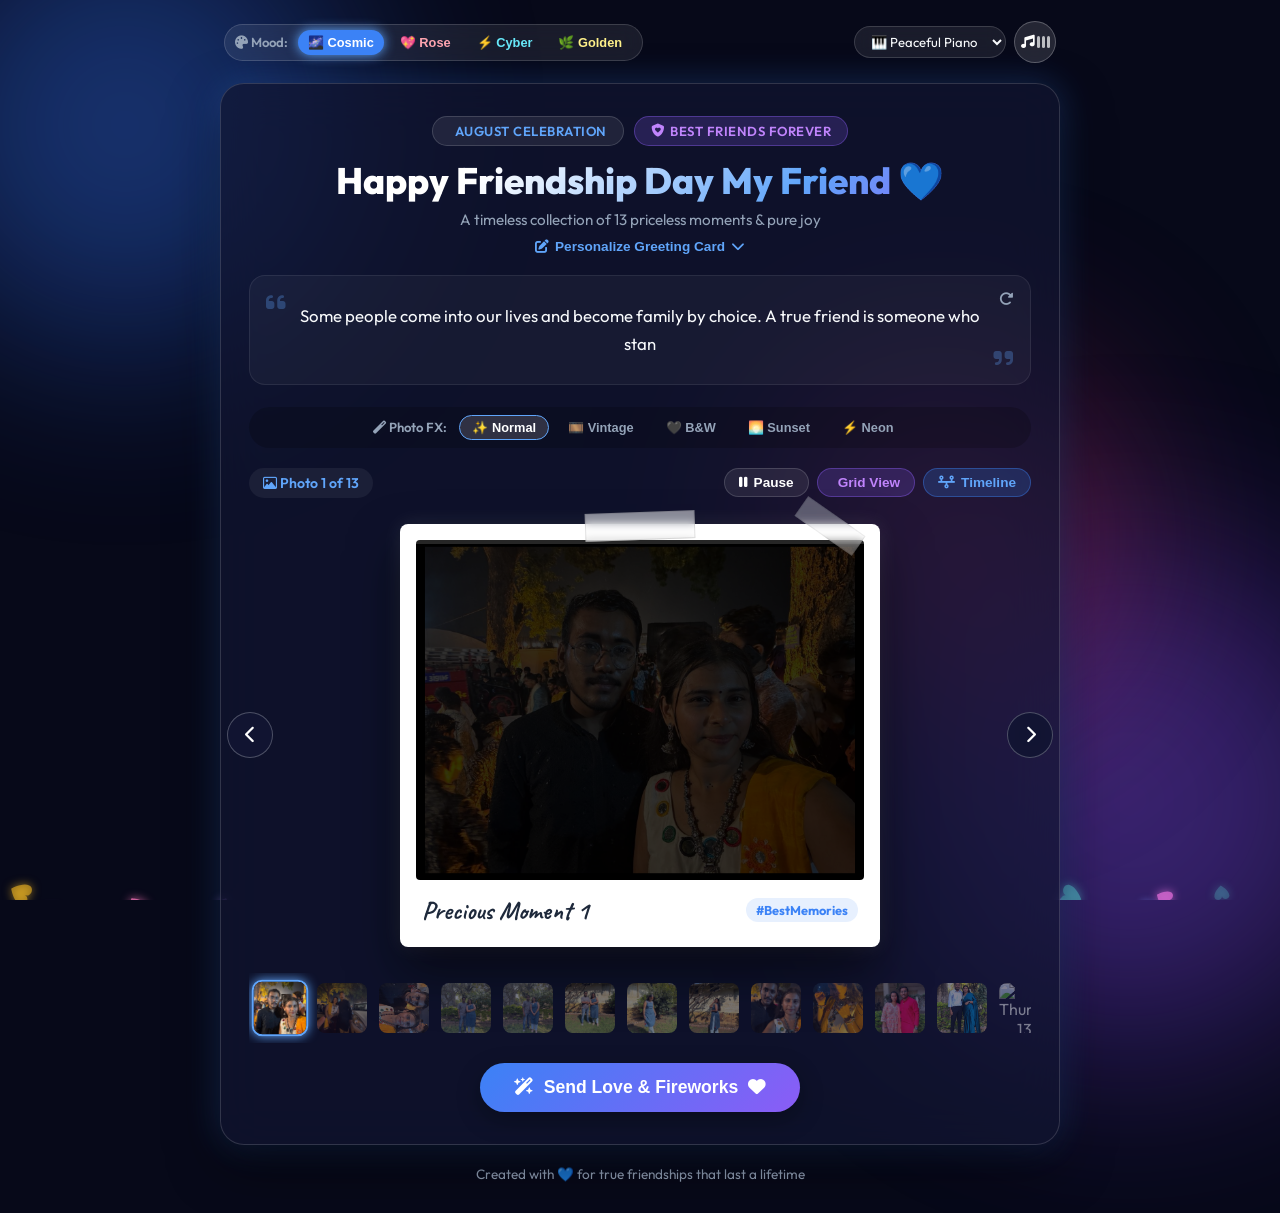
==== index.html @ 941907cc "Add files via upload" ====
<!DOCTYPE html>
<html lang="en" data-theme="cosmic">
<head>
  <meta charset="UTF-8">
  <meta name="viewport" content="width=device-width, initial-scale=1.0">
  <title>Happy Friendship Day! 💙✨</title>

  <!-- Google Fonts & Font Awesome Icons -->
  <link rel="preconnect" href="https://fonts.googleapis.com">
  <link rel="preconnect" href="https://fonts.gstatic.com" crossorigin>
  <link href="https://fonts.googleapis.com/css2?family=Caveat:wght@600;700&family=Dancing+Script:wght@700&family=Outfit:wght@300;400;600;700;800;900&family=Plus+Jakarta+Sans:wght@400;600;700&display=swap" rel="stylesheet">
  <link rel="stylesheet" href="https://cdnjs.cloudflare.com/ajax/libs/font-awesome/6.4.0/css/all.min.css">
  
  <link rel="stylesheet" href="style.css">
</head>
<body>

  <!-- Dynamic Canvas Background for Floating Hearts, Sparkles & Mouse Dust -->
  <canvas id="particleCanvas"></canvas>

  <!-- Animated Glowing Background Orbs -->
  <div class="glow-orb orb-1"></div>
  <div class="glow-orb orb-2"></div>
  <div class="glow-orb orb-3"></div>

  <!-- Top Quick Control Bar -->
  <header class="top-nav-bar">
    
    <!-- Theme Switcher Pills -->
    <div class="theme-picker" title="Switch Aesthetic Theme">
      <span class="picker-label"><i class="fa-solid fa-palette"></i> Mood:</span>
      <button class="theme-btn active" data-theme="cosmic" title="Cosmic Night">🌌 Cosmic</button>
      <button class="theme-btn" data-theme="rosegold" title="Rose Gold Sunset">💖 Rose</button>
      <button class="theme-btn" data-theme="cyber" title="Cyber Neon">⚡ Cyber</button>
      <button class="theme-btn" data-theme="golden" title="Golden Hour">🌿 Golden</button>
    </div>

    <!-- Audio & Vibe Selector -->
    <div class="audio-controls-group">
      <select id="audioVibeSelect" class="vibe-select" title="Choose Music Mood">
        <option value="piano">🎹 Peaceful Piano</option>
        <option value="lofi">🌇 Lofi Chill</option>
        <option value="upbeat">✨ Sparkle Beats</option>
      </select>
      <button id="audioToggleBtn" class="floating-audio-btn" title="Toggle Music">
        <i class="fa-solid fa-music"></i>
        <span class="sound-wave">
          <span></span><span></span><span></span>
        </span>
      </button>
    </div>

  </header>

  <div class="app-container">
    
    <!-- Main Glass Celebration Card -->
    <main class="card glass-card">
      
      <!-- Top Badge & Title Header -->
      <div class="card-header">
        <div class="badge-row">
          <span class="tag-badge"><i class="fa-solid fa-sparkles"></i> August Celebration</span>
          <span id="friendBadge" class="friend-badge"><i class="fa-solid fa-shield-heart"></i> Best Friends Forever</span>
        </div>
        
        <h1 class="main-title">Happy Friendship Day <span id="recipientNameDisplay">My Friend</span> <span class="heart-pulse">💙</span></h1>
        <p class="subtitle">A timeless collection of 13 priceless moments & pure joy</p>

        <!-- Personalization Accordion Toggle -->
        <button id="togglePersonalizeBtn" class="personalize-toggle-btn">
          <i class="fa-solid fa-pen-to-square"></i> Personalize Greeting Card <i class="fa-solid fa-chevron-down"></i>
        </button>

        <!-- Hidden Personalization Box -->
        <div id="personalizeBox" class="personalize-box hidden">
          <div class="input-group">
            <label for="friendNameInput"><i class="fa-solid fa-user-heart"></i> Friend's Name:</label>
            <input type="text" id="friendNameInput" placeholder="Enter friend's name (e.g. Alex)" value="My Bestie">
          </div>
          <div class="input-group">
            <label for="badgeSelect"><i class="fa-solid fa-award"></i> Title Badge:</label>
            <select id="badgeSelect">
              <option value="Best Friends Forever">BFF Forever 💙</option>
              <option value="Partner in Crime">Partner in Crime 🕵️‍♂️</option>
              <option value="Lifelong Soulmate">Lifelong Soulmate 🌟</option>
              <option value="Crazy & Unstoppable">Crazy & Unstoppable 🔥</option>
            </select>
          </div>
        </div>
      </div>

      <!-- Typewriter Heartfelt Message Box -->
      <div class="message-wrapper">
        <div class="quote-icon quote-left"><i class="fa-solid fa-quote-left"></i></div>
        <p id="msg" class="message-text"></p>
        <div class="quote-icon quote-right"><i class="fa-solid fa-quote-right"></i></div>
        <button id="replayMsgBtn" class="mini-icon-btn" title="Replay Message"><i class="fa-solid fa-rotate-right"></i></button>
      </div>

      <!-- Photo Filter Control Bar -->
      <div class="filter-bar">
        <span class="filter-label"><i class="fa-solid fa-wand-magic"></i> Photo FX:</span>
        <button class="filter-btn active" data-filter="normal">✨ Normal</button>
        <button class="filter-btn" data-filter="vintage">🎞️ Vintage</button>
        <button class="filter-btn" data-filter="bw">🖤 B&W</button>
        <button class="filter-btn" data-filter="warm">🌅 Sunset</button>
        <button class="filter-btn" data-filter="cyber">⚡ Neon</button>
      </div>

      <!-- Interactive 3D Polaroid Photo Frame Section -->
      <section class="slideshow-section">
        <div class="slideshow-header">
          <span id="imgCounter" class="counter-badge"><i class="fa-regular fa-image"></i> Photo 1 of 13</span>
          <div class="slideshow-actions">
            <button id="playPauseBtn" class="pill-btn" title="Play/Pause Slideshow">
              <i class="fa-solid fa-pause"></i> <span id="playPauseText">Pause</span>
            </button>
            <button id="openGalleryBtn" class="pill-btn secondary" title="View All Photos">
              <i class="fa-solid fa-grid-2"></i> Grid View
            </button>
            <button id="openTimelineBtn" class="pill-btn tertiary" title="View Memory Timeline">
              <i class="fa-solid fa-timeline"></i> Timeline
            </button>
          </div>
        </div>

        <!-- 3D Tilt Polaroid Container -->
        <div class="photo-frame-wrapper">
          <button class="nav-arrow left" onclick="prevImg()" title="Previous Photo">
            <i class="fa-solid fa-chevron-left"></i>
          </button>

          <!-- 3D Polaroid Frame with Mouse Tilt physics -->
          <div class="polaroid-card-3d" id="polaroid3D">
            <div class="tape-strip tape-top"></div>
            <div class="tape-strip tape-corner"></div>

            <div class="photo-frame filter-normal" id="photoFrame">
              <img id="slide" src="pic/WhatsApp Image 2026-08-01 at 8.56.40 PM (1).jpeg" alt="Friendship Memory">
              
              <!-- Auto-play progress bar -->
              <div class="progress-bar-container">
                <div id="slideshowProgress" class="progress-bar"></div>
              </div>
            </div>

            <!-- Polaroid Bottom Handwritten Caption -->
            <div class="polaroid-caption-area">
              <span id="photoCaption" class="polaroid-handwriting">Precious Moment 1</span>
              <span id="photoTag" class="photo-tag-chip">#BestMemories</span>
            </div>
          </div>

          <button class="nav-arrow right" onclick="nextImg()" title="Next Photo">
            <i class="fa-solid fa-chevron-right"></i>
          </button>
        </div>

        <!-- Thumbnail Strip Preview -->
        <div class="thumbnail-strip" id="thumbnailStrip">
          <!-- Dynamically populated thumbnails -->
        </div>
      </section>

      <!-- Interactive Celebration Buttons -->
      <footer class="card-footer">
        <button id="celebrateBtn" class="btn-primary glow-btn">
          <i class="fa-solid fa-wand-magic-sparkles"></i> Send Love & Fireworks <i class="fa-solid fa-heart"></i>
        </button>
      </footer>

    </main>

    <!-- Footer Note -->
    <footer class="app-footer">
      <p>Created with 💙 for true friendships that last a lifetime</p>
    </footer>

  </div>

  <!-- Fullscreen Photo Gallery Lightbox Modal -->
  <div id="galleryModal" class="modal">
    <div class="modal-content glass-card">
      <div class="modal-header">
        <h2><i class="fa-solid fa-images"></i> Friendship Gallery Grid (13 Photos)</h2>
        <button id="closeGalleryBtn" class="close-btn">&times;</button>
      </div>
      <div class="modal-body">
        <div class="gallery-grid" id="galleryGrid">
          <!-- Dynamically loaded grid images -->
        </div>
      </div>
    </div>
  </div>

  <!-- Memory Timeline Modal -->
  <div id="timelineModal" class="modal">
    <div class="modal-content glass-card">
      <div class="modal-header">
        <h2><i class="fa-solid fa-timeline"></i> Friendship Memory Timeline</h2>
        <button id="closeTimelineBtn" class="close-btn">&times;</button>
      </div>
      <div class="modal-body">
        <div class="timeline-container" id="timelineContainer">
          <!-- Dynamically loaded timeline nodes -->
        </div>
      </div>
    </div>
  </div>

  <script src="script.js"></script>
</body>
</html>
---- style.css ----
/* --- Theme Variable System --- */
:root {
  /* Default: Cosmic Night */
  --primary-color: #3b82f6;
  --primary-glow: #60a5fa;
  --secondary-color: #8b5cf6;
  --accent-color: #f59e0b;
  --bg-dark: #070919;
  --card-bg: rgba(18, 22, 51, 0.7);
  --card-border: rgba(255, 255, 255, 0.15);
  --text-main: #f8fafc;
  --text-muted: #94a3b8;
  --polaroid-bg: #ffffff;
  --polaroid-text: #1e293b;
  --orb-1: radial-gradient(circle, #3b82f6, #1d4ed8);
  --orb-2: radial-gradient(circle, #8b5cf6, #6d28d9);
  --orb-3: radial-gradient(circle, #ec4899, #be185d);
  --radius-lg: 24px;
  --radius-md: 16px;
  --radius-sm: 10px;
  --shadow-glow: 0 0 35px rgba(59, 130, 246, 0.3);
  --font-heading: 'Outfit', sans-serif;
  --font-handwriting: 'Caveat', cursive;
}

/* Theme: Rose Gold Sunset */
[data-theme="rosegold"] {
  --primary-color: #f43f5e;
  --primary-glow: #fb7185;
  --secondary-color: #fb923c;
  --accent-color: #facc15;
  --bg-dark: #1f0b18;
  --card-bg: rgba(45, 18, 35, 0.75);
  --card-border: rgba(251, 113, 133, 0.25);
  --text-main: #fff1f2;
  --text-muted: #fda4af;
  --orb-1: radial-gradient(circle, #f43f5e, #be123c);
  --orb-2: radial-gradient(circle, #fb923c, #c2410c);
  --orb-3: radial-gradient(circle, #e11d48, #881337);
  --shadow-glow: 0 0 35px rgba(244, 63, 94, 0.35);
}

/* Theme: Cyber Neon */
[data-theme="cyber"] {
  --primary-color: #06b6d4;
  --primary-glow: #22d3ee;
  --secondary-color: #d946ef;
  --accent-color: #a855f7;
  --bg-dark: #070e1c;
  --card-bg: rgba(10, 25, 47, 0.75);
  --card-border: rgba(34, 211, 238, 0.3);
  --text-main: #ecfeff;
  --text-muted: #67e8f9;
  --orb-1: radial-gradient(circle, #06b6d4, #0e7490);
  --orb-2: radial-gradient(circle, #d946ef, #a21caf);
  --orb-3: radial-gradient(circle, #3b82f6, #1d4ed8);
  --shadow-glow: 0 0 40px rgba(34, 211, 238, 0.4);
}

/* Theme: Golden Hour */
[data-theme="golden"] {
  --primary-color: #eab308;
  --primary-glow: #fde047;
  --secondary-color: #10b981;
  --accent-color: #f97316;
  --bg-dark: #12160d;
  --card-bg: rgba(26, 33, 20, 0.75);
  --card-border: rgba(253, 224, 71, 0.25);
  --text-main: #fefce8;
  --text-muted: #fef08a;
  --orb-1: radial-gradient(circle, #eab308, #ca8a04);
  --orb-2: radial-gradient(circle, #10b981, #047857);
  --orb-3: radial-gradient(circle, #f97316, #c2410c);
  --shadow-glow: 0 0 35px rgba(234, 179, 8, 0.35);
}

* {
  box-sizing: border-box;
  margin: 0;
  padding: 0;
  -webkit-tap-highlight-color: transparent;
}

body {
  font-family: var(--font-heading);
  background-color: var(--bg-dark);
  color: var(--text-main);
  min-height: 100vh;
  display: flex;
  flex-direction: column;
  align-items: center;
  overflow-x: hidden;
  position: relative;
  padding: 15px 12px 30px;
  transition: background-color 0.5s ease;
}

/* Particle Canvas */
#particleCanvas {
  position: fixed;
  top: 0;
  left: 0;
  width: 100%;
  height: 100%;
  pointer-events: none;
  z-index: 0;
}

/* Floating Ambient Orbs */
.glow-orb {
  position: fixed;
  border-radius: 50%;
  filter: blur(100px);
  opacity: 0.4;
  pointer-events: none;
  z-index: 0;
  animation: floatOrb 18s ease-in-out infinite alternate;
  transition: background 0.8s ease;
}

.orb-1 {
  width: 450px;
  height: 450px;
  background: var(--orb-1);
  top: -100px;
  left: -100px;
}

.orb-2 {
  width: 500px;
  height: 500px;
  background: var(--orb-2);
  bottom: -150px;
  right: -100px;
  animation-delay: -6s;
}

.orb-3 {
  width: 350px;
  height: 350px;
  background: var(--orb-3);
  top: 40%;
  left: 60%;
  animation-delay: -12s;
}

@keyframes floatOrb {
  0% { transform: translate(0, 0) scale(1); }
  50% { transform: translate(60px, 40px) scale(1.1); }
  100% { transform: translate(-40px, 80px) scale(0.9); }
}

/* Top Navigation Bar */
.top-nav-bar {
  width: 100%;
  max-width: 840px;
  display: flex;
  justify-content: space-between;
  align-items: center;
  z-index: 50;
  margin-bottom: 14px;
  padding: 6px 4px;
}

.theme-picker {
  display: flex;
  align-items: center;
  gap: 6px;
  background: rgba(255, 255, 255, 0.08);
  backdrop-filter: blur(12px);
  padding: 5px 10px;
  border-radius: 30px;
  border: 1px solid rgba(255, 255, 255, 0.15);
}

.picker-label {
  font-size: 0.82rem;
  font-weight: 600;
  color: var(--text-muted);
  margin-right: 4px;
}

.theme-btn {
  background: transparent;
  border: none;
  color: var(--text-muted);
  font-size: 0.8rem;
  font-weight: 600;
  padding: 5px 10px;
  border-radius: 20px;
  cursor: pointer;
  transition: all 0.25s;
}

.theme-btn:hover {
  color: #fff;
  background: rgba(255, 255, 255, 0.1);
}

.theme-btn.active {
  background: var(--primary-color);
  color: #fff;
  box-shadow: 0 0 12px var(--primary-glow);
}

.audio-controls-group {
  display: flex;
  align-items: center;
  gap: 8px;
}

.vibe-select {
  background: rgba(255, 255, 255, 0.08);
  border: 1px solid rgba(255, 255, 255, 0.15);
  color: var(--text-main);
  padding: 6px 12px;
  border-radius: 20px;
  font-size: 0.82rem;
  font-family: inherit;
  cursor: pointer;
  backdrop-filter: blur(10px);
  outline: none;
}

.vibe-select option {
  background: var(--bg-dark);
  color: var(--text-main);
}

.floating-audio-btn {
  background: rgba(255, 255, 255, 0.12);
  border: 1px solid rgba(255, 255, 255, 0.25);
  backdrop-filter: blur(12px);
  color: #fff;
  width: 42px;
  height: 42px;
  border-radius: 50%;
  display: flex;
  align-items: center;
  justify-content: center;
  cursor: pointer;
  transition: all 0.3s;
}

.floating-audio-btn:hover {
  transform: scale(1.1);
  background: var(--primary-color);
}

.floating-audio-btn.playing {
  background: linear-gradient(135deg, var(--primary-color), var(--secondary-color));
  box-shadow: 0 0 18px var(--primary-glow);
}

.sound-wave {
  display: flex;
  align-items: flex-end;
  gap: 2px;
  height: 12px;
  margin-left: 3px;
}

.sound-wave span {
  width: 3px;
  height: 100%;
  background: #fff;
  border-radius: 3px;
  opacity: 0.7;
}

.floating-audio-btn.playing .sound-wave span {
  animation: waveBar 1.2s infinite ease-in-out alternate;
}

.floating-audio-btn.playing .sound-wave span:nth-child(1) { animation-delay: 0.1s; }
.floating-audio-btn.playing .sound-wave span:nth-child(2) { animation-delay: 0.3s; }
.floating-audio-btn.playing .sound-wave span:nth-child(3) { animation-delay: 0.5s; }

@keyframes waveBar {
  0% { height: 3px; }
  100% { height: 14px; }
}

/* App Container */
.app-container {
  width: 100%;
  max-width: 840px;
  z-index: 10;
  display: flex;
  flex-direction: column;
  align-items: center;
  gap: 15px;
}

.glass-card {
  background: var(--card-bg);
  backdrop-filter: blur(24px);
  -webkit-backdrop-filter: blur(24px);
  border: 1px solid var(--card-border);
  box-shadow: 0 20px 50px rgba(0, 0, 0, 0.5), var(--shadow-glow);
  border-radius: var(--radius-lg);
  padding: 32px 28px;
  width: 100%;
  text-align: center;
  position: relative;
  overflow: hidden;
  transition: all 0.4s ease;
}

/* Header & Badges */
.card-header {
  margin-bottom: 20px;
}

.badge-row {
  display: flex;
  justify-content: center;
  gap: 10px;
  flex-wrap: wrap;
  margin-bottom: 12px;
}

.tag-badge, .friend-badge {
  display: inline-flex;
  align-items: center;
  gap: 6px;
  padding: 6px 16px;
  border-radius: 30px;
  font-size: 0.82rem;
  font-weight: 600;
  text-transform: uppercase;
  letter-spacing: 0.5px;
}

.tag-badge {
  background: rgba(255, 255, 255, 0.08);
  border: 1px solid rgba(255, 255, 255, 0.15);
  color: var(--primary-glow);
}

.friend-badge {
  background: rgba(139, 92, 246, 0.2);
  border: 1px solid rgba(139, 92, 246, 0.4);
  color: #c084fc;
}

.main-title {
  font-size: 2.3rem;
  font-weight: 800;
  background: linear-gradient(135deg, #ffffff 30%, var(--primary-glow) 70%, var(--secondary-color) 100%);
  -webkit-background-clip: text;
  background-clip: text;
  -webkit-text-fill-color: transparent;
  margin-bottom: 6px;
  line-height: 1.25;
}

.heart-pulse {
  display: inline-block;
  animation: heartPulse 1.5s ease-in-out infinite;
  -webkit-text-fill-color: initial;
}

@keyframes heartPulse {
  0%, 100% { transform: scale(1); }
  50% { transform: scale(1.25); }
}

.subtitle {
  color: var(--text-muted);
  font-size: 0.95rem;
}

/* Personalization Accordion */
.personalize-toggle-btn {
  background: transparent;
  border: none;
  color: var(--primary-glow);
  font-size: 0.85rem;
  font-weight: 600;
  cursor: pointer;
  margin-top: 10px;
  display: inline-flex;
  align-items: center;
  gap: 6px;
  transition: opacity 0.2s;
}

.personalize-toggle-btn:hover {
  opacity: 0.8;
}

.personalize-box {
  background: rgba(0, 0, 0, 0.25);
  border: 1px dashed var(--card-border);
  border-radius: var(--radius-md);
  padding: 16px;
  margin-top: 12px;
  display: flex;
  gap: 16px;
  justify-content: center;
  flex-wrap: wrap;
  transition: all 0.3s ease;
}

.personalize-box.hidden {
  display: none;
}

.input-group {
  display: flex;
  flex-direction: column;
  align-items: flex-start;
  gap: 4px;
}

.input-group label {
  font-size: 0.8rem;
  color: var(--text-muted);
  font-weight: 600;
}

.input-group input, .input-group select {
  background: rgba(255, 255, 255, 0.1);
  border: 1px solid rgba(255, 255, 255, 0.2);
  color: #fff;
  padding: 7px 12px;
  border-radius: 10px;
  font-family: inherit;
  font-size: 0.9rem;
  outline: none;
}

.input-group select option {
  background: var(--bg-dark);
}

/* Message Box */
.message-wrapper {
  position: relative;
  background: rgba(255, 255, 255, 0.04);
  border: 1px solid rgba(255, 255, 255, 0.08);
  border-radius: var(--radius-md);
  padding: 20px 45px;
  margin-bottom: 22px;
  min-height: 110px;
  display: flex;
  align-items: center;
  justify-content: center;
}

.quote-icon {
  position: absolute;
  color: var(--primary-glow);
  opacity: 0.3;
  font-size: 1.4rem;
}

.quote-left { top: 12px; left: 16px; }
.quote-right { bottom: 12px; right: 16px; }

.message-text {
  font-size: 1.05rem;
  line-height: 1.65;
  color: var(--text-main);
  text-align: center;
}

.mini-icon-btn {
  position: absolute;
  top: 10px;
  right: 12px;
  background: transparent;
  border: none;
  color: var(--text-muted);
  font-size: 0.9rem;
  cursor: pointer;
  padding: 5px;
}

.mini-icon-btn:hover {
  color: var(--primary-glow);
}

/* Filter Controls */
.filter-bar {
  display: flex;
  align-items: center;
  justify-content: center;
  gap: 6px;
  flex-wrap: wrap;
  margin-bottom: 20px;
  background: rgba(0, 0, 0, 0.2);
  padding: 8px 14px;
  border-radius: 30px;
}

.filter-label {
  font-size: 0.82rem;
  font-weight: 600;
  color: var(--text-muted);
  margin-right: 6px;
}

.filter-btn {
  background: transparent;
  border: 1px solid transparent;
  color: var(--text-muted);
  font-size: 0.8rem;
  font-weight: 600;
  padding: 4px 12px;
  border-radius: 15px;
  cursor: pointer;
  transition: all 0.2s;
}

.filter-btn:hover {
  color: #fff;
  background: rgba(255, 255, 255, 0.1);
}

.filter-btn.active {
  background: rgba(255, 255, 255, 0.15);
  border-color: var(--primary-glow);
  color: #fff;
}

/* Filter CSS Effects on Photo */
.filter-normal img { filter: none; }
.filter-vintage img { filter: sepia(0.4) contrast(1.1) brightness(0.95) saturate(1.2); }
.filter-bw img { filter: grayscale(1) contrast(1.2); }
.filter-warm img { filter: sepia(0.2) hue-rotate(-15deg) saturate(1.4); }
.filter-cyber img { filter: hue-rotate(180deg) contrast(1.3) saturate(1.5); }

/* 3D Polaroid Card */
.slideshow-section {
  display: flex;
  flex-direction: column;
  gap: 16px;
  margin-bottom: 20px;
}

.slideshow-header {
  display: flex;
  justify-content: space-between;
  align-items: center;
}

.counter-badge {
  font-size: 0.88rem;
  font-weight: 600;
  color: var(--primary-glow);
  background: rgba(255, 255, 255, 0.06);
  padding: 6px 14px;
  border-radius: 20px;
}

.slideshow-actions {
  display: flex;
  gap: 8px;
}

.pill-btn {
  background: rgba(255, 255, 255, 0.08);
  border: 1px solid rgba(255, 255, 255, 0.15);
  color: #fff;
  padding: 6px 14px;
  border-radius: 20px;
  font-size: 0.85rem;
  font-weight: 600;
  cursor: pointer;
  display: inline-flex;
  align-items: center;
  gap: 6px;
  transition: all 0.2s;
}

.pill-btn:hover {
  background: rgba(255, 255, 255, 0.18);
  transform: translateY(-1px);
}

.pill-btn.secondary {
  background: rgba(139, 92, 246, 0.2);
  border-color: rgba(139, 92, 246, 0.4);
  color: #c084fc;
}

.pill-btn.tertiary {
  background: rgba(59, 130, 246, 0.2);
  border-color: rgba(59, 130, 246, 0.4);
  color: var(--primary-glow);
}

.photo-frame-wrapper {
  position: relative;
  display: flex;
  align-items: center;
  justify-content: center;
  perspective: 1000px;
  padding: 10px 0;
}

.polaroid-card-3d {
  position: relative;
  background: var(--polaroid-bg);
  padding: 16px 16px 20px;
  border-radius: 8px;
  box-shadow: 0 25px 50px rgba(0, 0, 0, 0.5), 0 0 20px rgba(255, 255, 255, 0.1);
  transform-style: preserve-3d;
  transition: transform 0.15s ease-out;
  max-width: 480px;
  width: 100%;
}

.tape-strip {
  position: absolute;
  background: rgba(255, 255, 255, 0.5);
  backdrop-filter: blur(4px);
  border: 1px solid rgba(0,0,0,0.1);
  z-index: 20;
}

.tape-top {
  width: 110px;
  height: 28px;
  top: -12px;
  left: 50%;
  transform: translateX(-50%) rotate(-2deg);
}

.tape-corner {
  width: 70px;
  height: 24px;
  top: -10px;
  right: 15px;
  transform: rotate(35deg);
  opacity: 0.6;
}

.photo-frame {
  position: relative;
  width: 100%;
  height: 340px;
  border-radius: 4px;
  overflow: hidden;
  background: #000;
}

.photo-frame img {
  width: 100%;
  height: 100%;
  object-fit: cover;
  transition: transform 0.5s ease, opacity 0.4s ease, filter 0.4s ease;
}

.photo-frame img.fade-out {
  opacity: 0.2;
  transform: scale(0.96);
}

.progress-bar-container {
  position: absolute;
  top: 0;
  left: 0;
  width: 100%;
  height: 4px;
  background: rgba(255, 255, 255, 0.15);
}

.progress-bar {
  height: 100%;
  width: 0%;
  background: linear-gradient(90deg, var(--primary-glow), var(--secondary-color));
  transition: width 0.1s linear;
}

.polaroid-caption-area {
  display: flex;
  justify-content: space-between;
  align-items: center;
  margin-top: 14px;
  padding: 0 6px;
}

.polaroid-handwriting {
  font-family: var(--font-handwriting);
  font-size: 1.6rem;
  color: var(--polaroid-text);
  font-weight: 700;
}

.photo-tag-chip {
  background: rgba(59, 130, 246, 0.12);
  color: var(--primary-color);
  font-size: 0.8rem;
  font-weight: 700;
  padding: 4px 10px;
  border-radius: 12px;
}

.nav-arrow {
  position: absolute;
  top: 50%;
  transform: translateY(-50%);
  background: rgba(18, 22, 51, 0.85);
  border: 1px solid rgba(255, 255, 255, 0.25);
  color: #fff;
  width: 46px;
  height: 46px;
  border-radius: 50%;
  display: flex;
  align-items: center;
  justify-content: center;
  cursor: pointer;
  font-size: 1.1rem;
  z-index: 30;
  transition: all 0.25s;
  backdrop-filter: blur(8px);
}

.nav-arrow.left { left: -22px; }
.nav-arrow.right { right: -22px; }

.nav-arrow:hover {
  background: var(--primary-color);
  transform: translateY(-50%) scale(1.1);
  box-shadow: 0 0 18px var(--primary-glow);
}

/* Thumbnail Strip */
.thumbnail-strip {
  display: flex;
  gap: 8px;
  overflow-x: auto;
  padding: 8px 4px;
  scrollbar-width: thin;
  scrollbar-color: rgba(255,255,255,0.2) transparent;
}

.thumb-item {
  width: 54px;
  height: 54px;
  border-radius: 10px;
  object-fit: cover;
  cursor: pointer;
  opacity: 0.45;
  border: 2px solid transparent;
  transition: all 0.2s;
  flex-shrink: 0;
}

.thumb-item.active {
  opacity: 1;
  border-color: var(--primary-glow);
  box-shadow: 0 0 10px var(--primary-glow);
  transform: scale(1.05);
}

/* Footer Button */
.card-footer {
  margin-top: 10px;
}

.btn-primary {
  background: linear-gradient(135deg, var(--primary-color), var(--secondary-color));
  color: #fff;
  border: none;
  padding: 14px 34px;
  font-size: 1.1rem;
  font-weight: 700;
  border-radius: 40px;
  cursor: pointer;
  display: inline-flex;
  align-items: center;
  gap: 10px;
  box-shadow: 0 8px 25px rgba(0,0,0,0.3);
  transition: all 0.3s;
}

.btn-primary:hover {
  transform: translateY(-2px) scale(1.03);
  box-shadow: 0 12px 30px var(--primary-glow);
}

.app-footer {
  color: var(--text-muted);
  font-size: 0.85rem;
  margin-top: 5px;
}

/* Modals (Gallery & Timeline) */
.modal {
  display: none;
  position: fixed;
  top: 0;
  left: 0;
  width: 100%;
  height: 100%;
  background: rgba(7, 9, 25, 0.88);
  backdrop-filter: blur(16px);
  z-index: 200;
  justify-content: center;
  align-items: center;
  padding: 20px;
}

.modal.open {
  display: flex;
  animation: fadeIn 0.3s ease;
}

@keyframes fadeIn {
  from { opacity: 0; }
  to { opacity: 1; }
}

.modal-content {
  max-width: 900px;
  width: 100%;
  max-height: 85vh;
  display: flex;
  flex-direction: column;
}

.modal-header {
  display: flex;
  justify-content: space-between;
  align-items: center;
  padding-bottom: 14px;
  border-bottom: 1px solid rgba(255, 255, 255, 0.1);
  margin-bottom: 16px;
}

.modal-header h2 {
  font-size: 1.25rem;
  color: var(--text-main);
  display: flex;
  align-items: center;
  gap: 10px;
}

.close-btn {
  background: transparent;
  border: none;
  color: var(--text-muted);
  font-size: 1.8rem;
  cursor: pointer;
}

.close-btn:hover { color: #fff; }

.modal-body {
  overflow-y: auto;
  padding-right: 6px;
}

.gallery-grid {
  display: grid;
  grid-template-columns: repeat(auto-fill, minmax(180px, 1fr));
  gap: 14px;
}

.grid-item {
  position: relative;
  border-radius: var(--radius-sm);
  overflow: hidden;
  height: 160px;
  cursor: pointer;
  border: 1px solid rgba(255, 255, 255, 0.1);
  transition: all 0.3s;
}

.grid-item img {
  width: 100%;
  height: 100%;
  object-fit: cover;
  transition: transform 0.4s ease;
}

.grid-item:hover {
  border-color: var(--primary-glow);
  transform: translateY(-3px);
}

.grid-item:hover img { transform: scale(1.1); }

/* Timeline Modal Layout */
.timeline-container {
  display: flex;
  flex-direction: column;
  gap: 20px;
  position: relative;
  padding-left: 20px;
}

.timeline-container::before {
  content: '';
  position: absolute;
  left: 6px;
  top: 10px;
  bottom: 10px;
  width: 3px;
  background: linear-gradient(to bottom, var(--primary-glow), var(--secondary-color));
}

.timeline-node {
  display: flex;
  gap: 16px;
  align-items: center;
  background: rgba(255, 255, 255, 0.05);
  border: 1px solid rgba(255, 255, 255, 0.1);
  border-radius: var(--radius-md);
  padding: 14px;
  cursor: pointer;
  transition: all 0.3s;
  position: relative;
}

.timeline-node::before {
  content: '';
  position: absolute;
  left: -20px;
  width: 14px;
  height: 14px;
  border-radius: 50%;
  background: var(--primary-glow);
  box-shadow: 0 0 10px var(--primary-glow);
}

.timeline-node:hover {
  background: rgba(255, 255, 255, 0.12);
  border-color: var(--primary-glow);
  transform: translateX(5px);
}

.timeline-thumb {
  width: 80px;
  height: 80px;
  border-radius: 10px;
  object-fit: cover;
}

.timeline-info h4 {
  font-size: 1.05rem;
  color: #fff;
  margin-bottom: 4px;
}

.timeline-info p {
  font-size: 0.85rem;
  color: var(--text-muted);
}

/* Mobile Responsiveness */
@media (max-width: 680px) {
  .top-nav-bar {
    flex-direction: column;
    gap: 10px;
  }

  .main-title {
    font-size: 1.75rem;
  }

  .message-wrapper {
    padding: 16px 20px;
  }

  .photo-frame {
    height: 270px;
  }

  .nav-arrow.left { left: -10px; }
  .nav-arrow.right { right: -10px; }

  .personalize-box {
    flex-direction: column;
    align-items: stretch;
  }
}
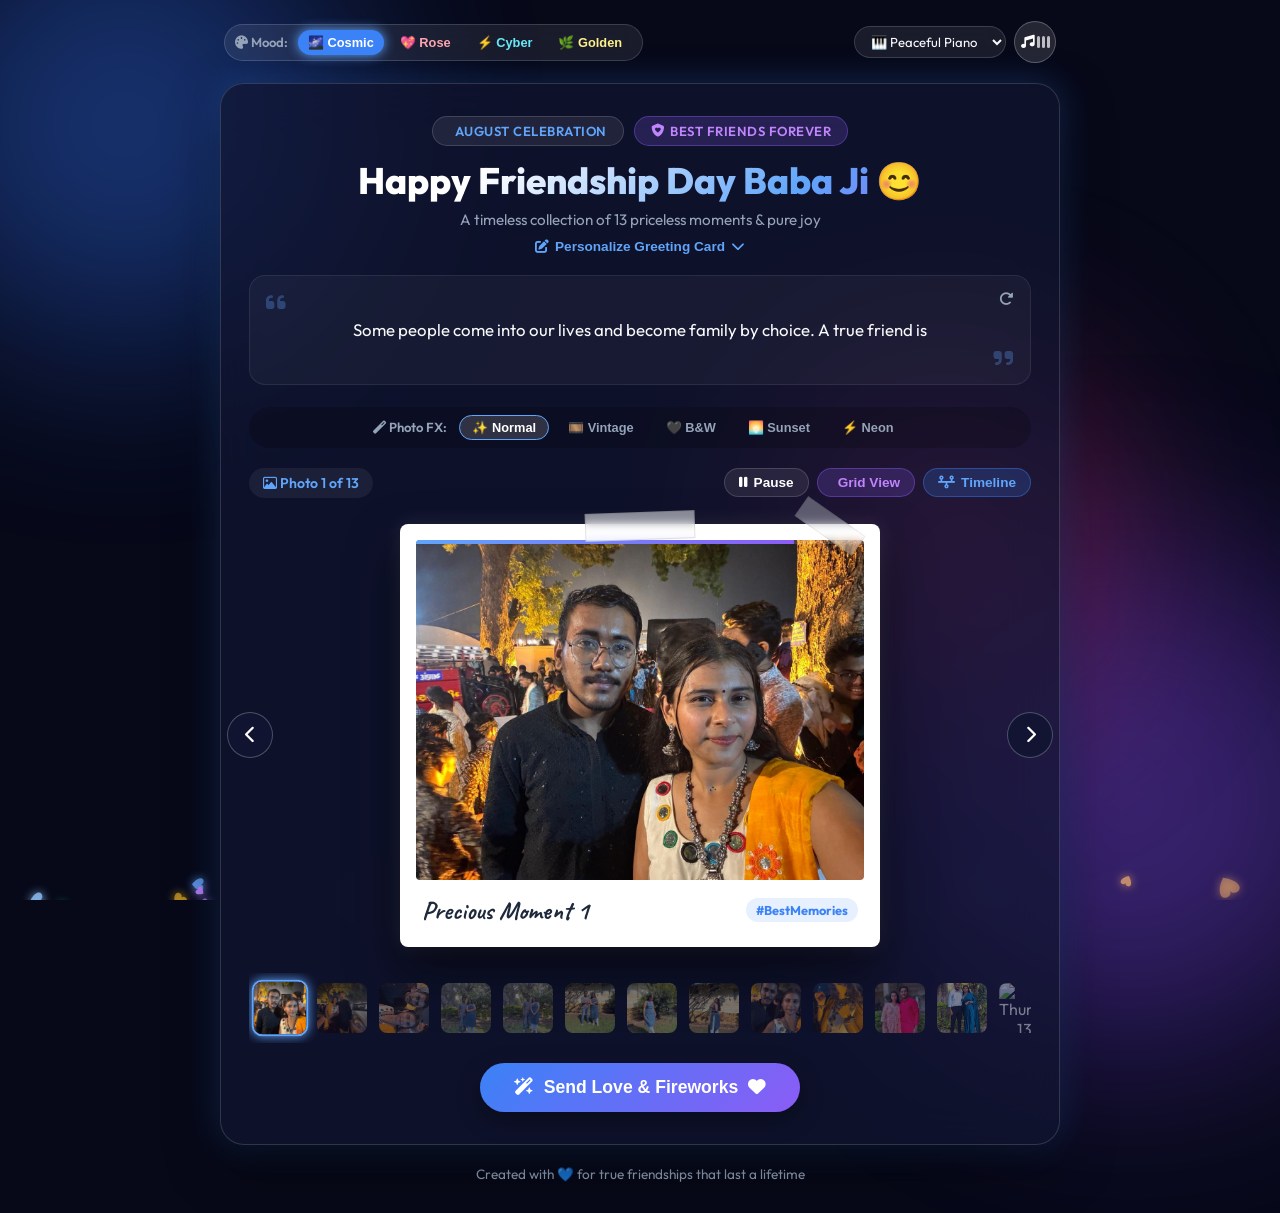
==== commit 09e90ec3: "Add files via upload" ====
--- a/index.html
+++ b/index.html
@@ -64,7 +64,7 @@
           <span id="friendBadge" class="friend-badge"><i class="fa-solid fa-shield-heart"></i> Best Friends Forever</span>
         </div>
         
-        <h1 class="main-title">Happy Friendship Day <span id="recipientNameDisplay">My Friend</span> <span class="heart-pulse">💙</span></h1>
+        <h1 class="main-title">Happy Friendship Day <span id="recipientNameDisplay">Baba Ji</span> <span class="heart-pulse">😊</span></h1>
         <p class="subtitle">A timeless collection of 13 priceless moments & pure joy</p>
 
         <!-- Personalization Accordion Toggle -->
@@ -76,7 +76,7 @@
         <div id="personalizeBox" class="personalize-box hidden">
           <div class="input-group">
             <label for="friendNameInput"><i class="fa-solid fa-user-heart"></i> Friend's Name:</label>
-            <input type="text" id="friendNameInput" placeholder="Enter friend's name (e.g. Alex)" value="My Bestie">
+            <input type="text" id="friendNameInput" placeholder="Enter friend's name (e.g. Baba Ji)" value="Baba Ji">
           </div>
           <div class="input-group">
             <label for="badgeSelect"><i class="fa-solid fa-award"></i> Title Badge:</label>
